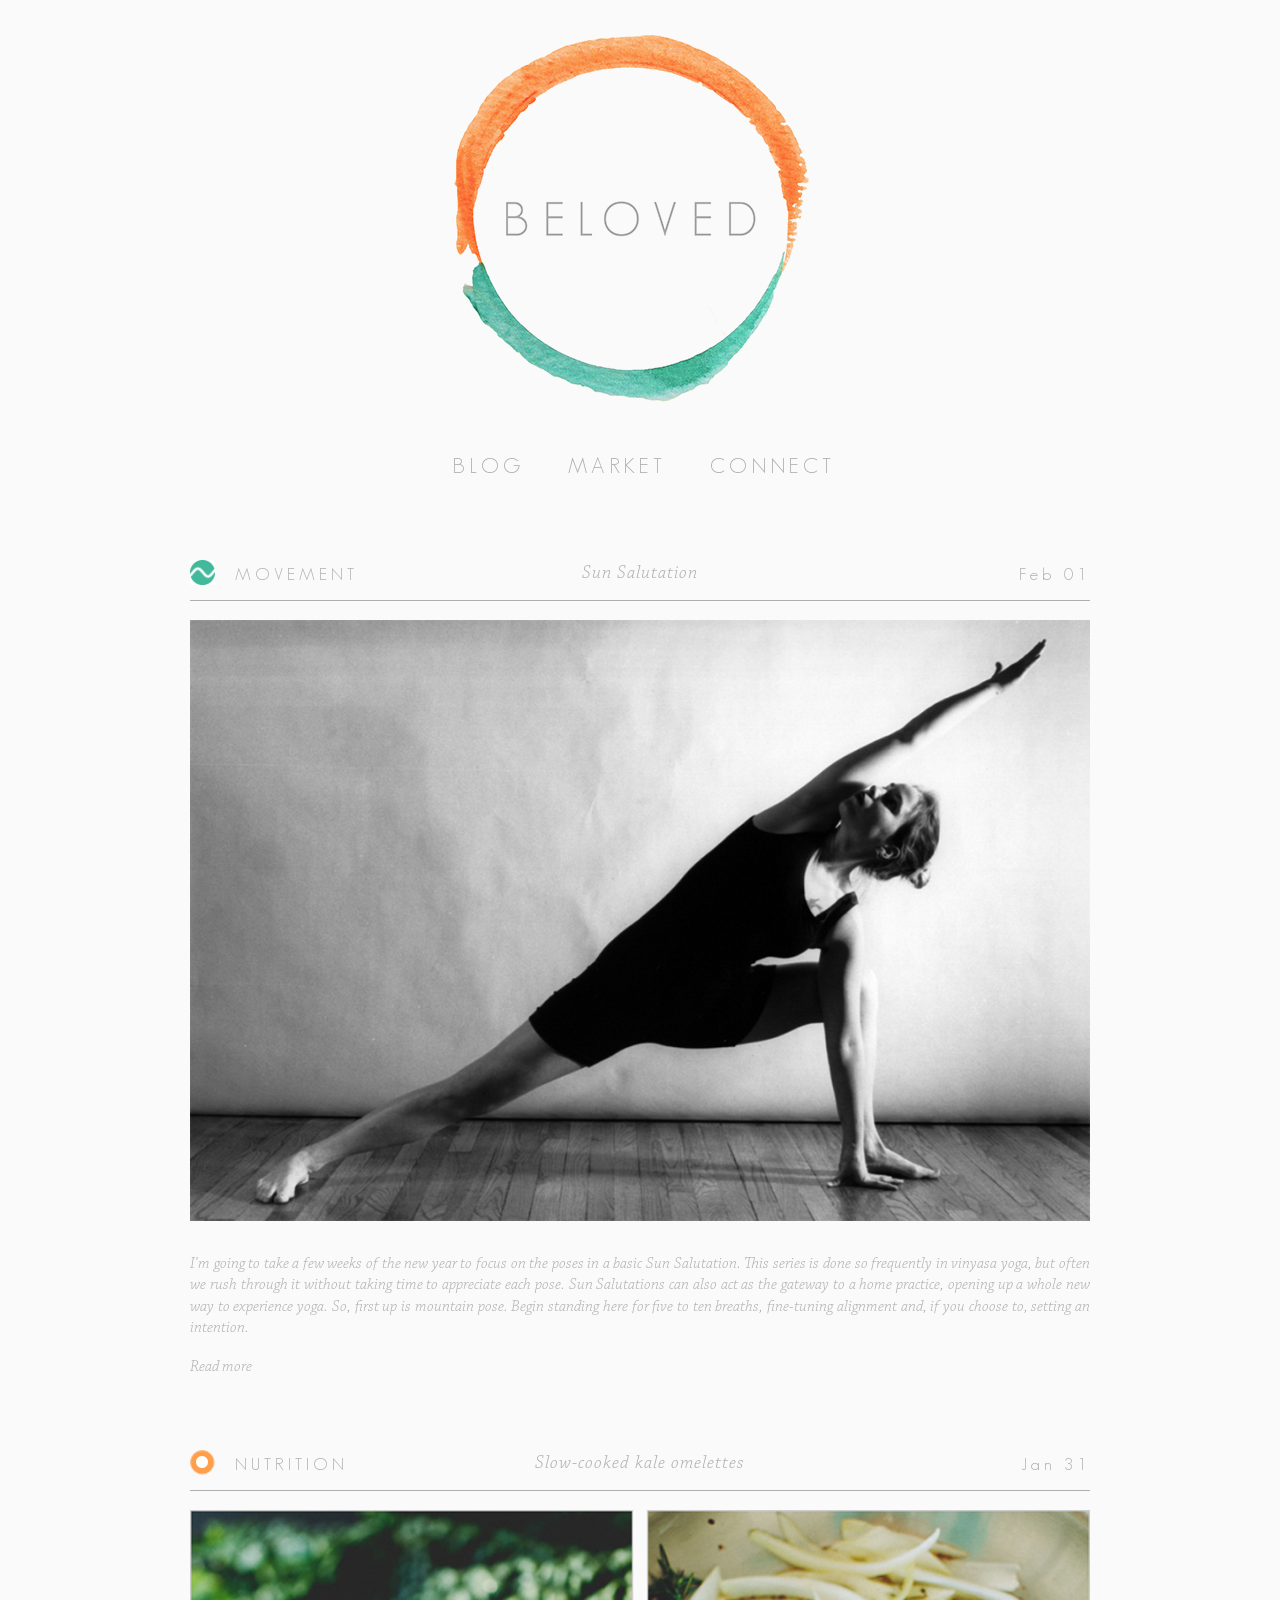
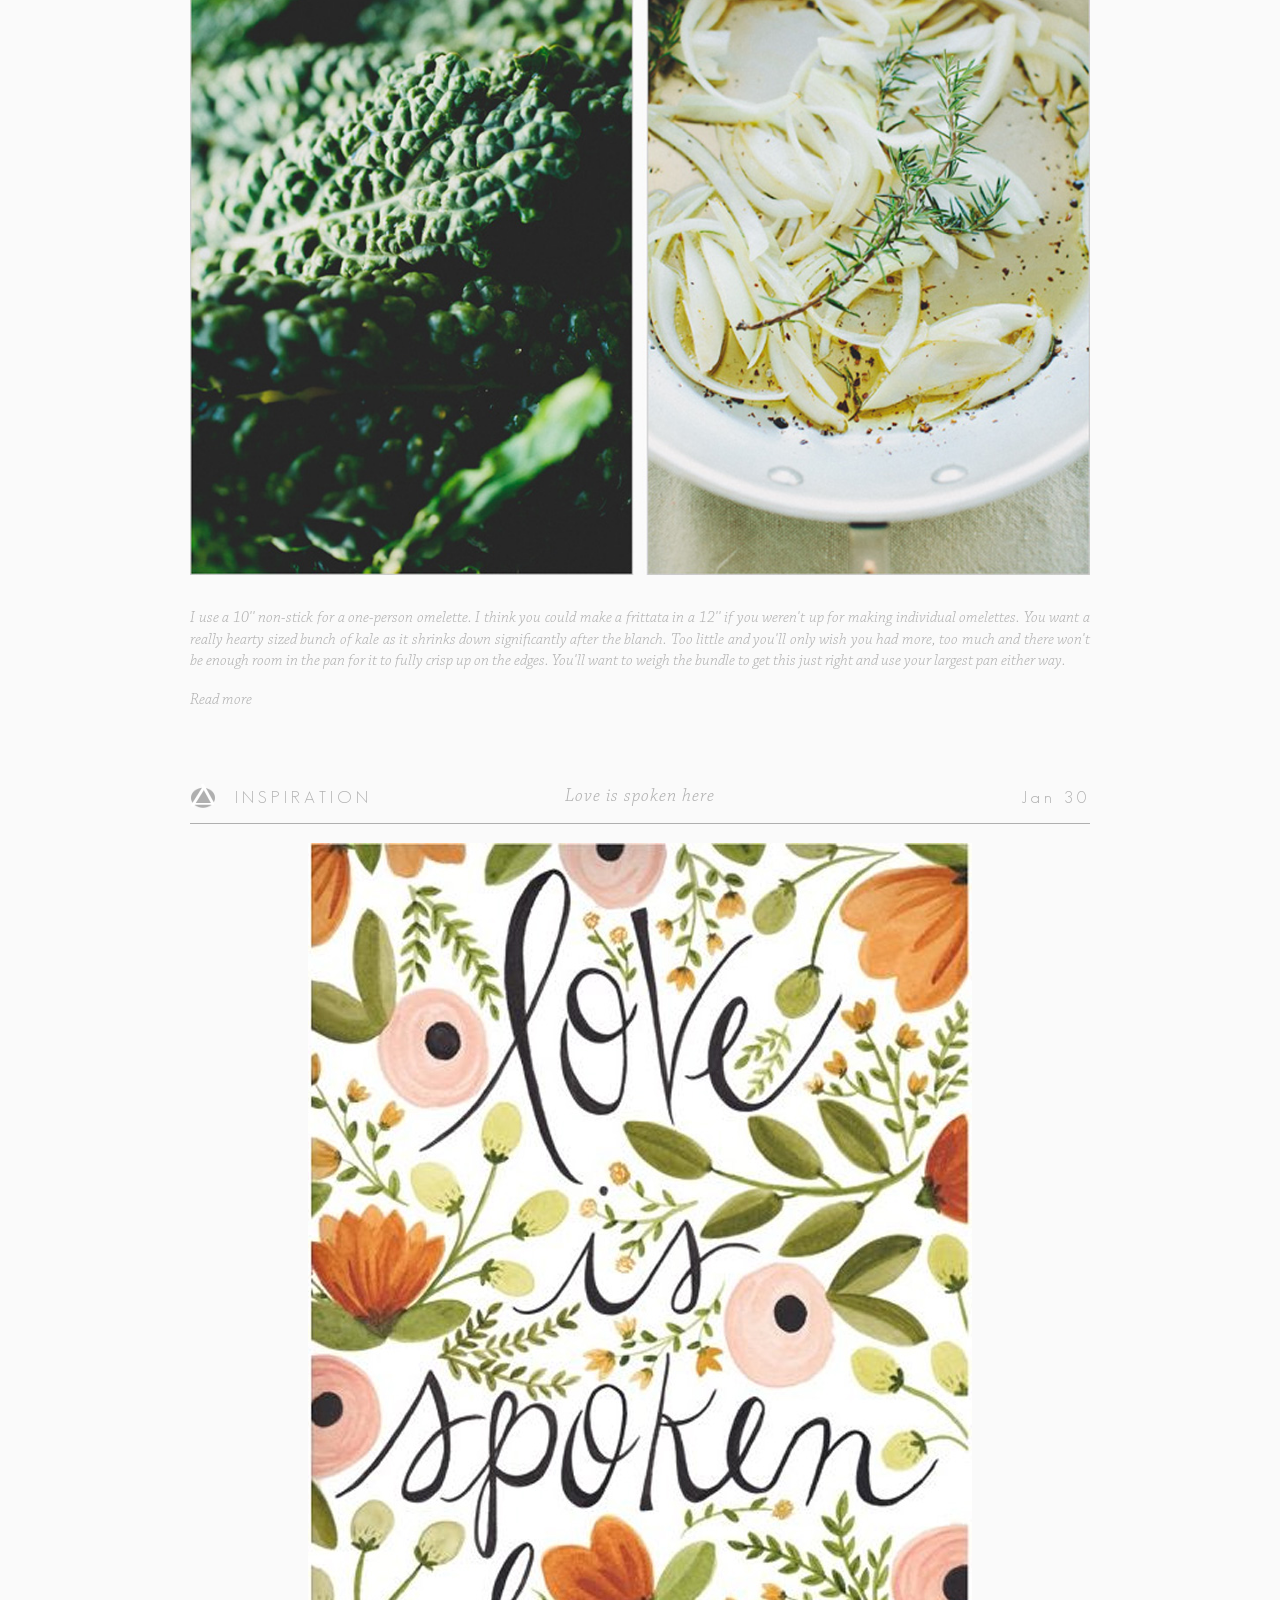
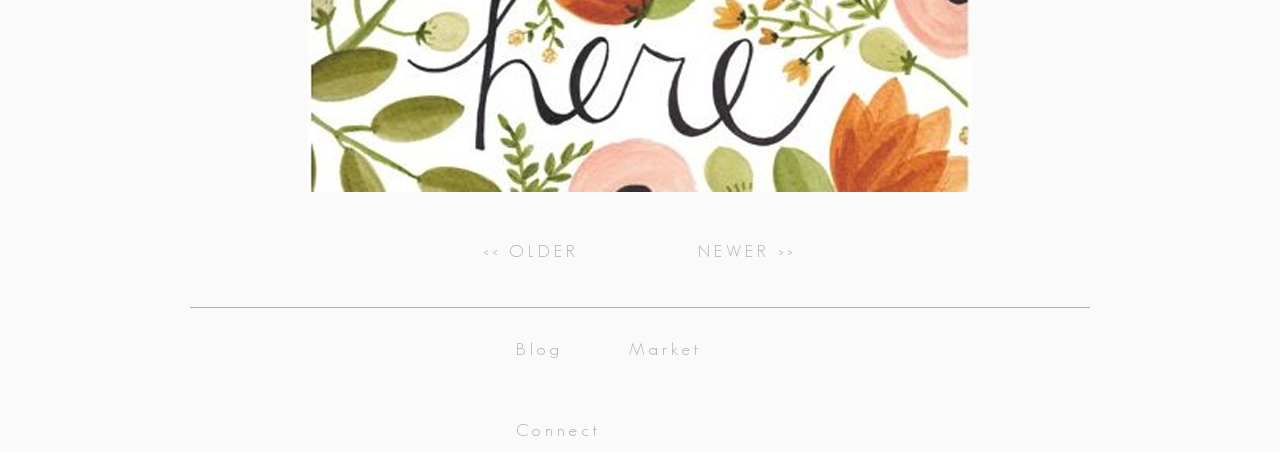
==== index.html @ 965efc33 "first commit, splash page" ====
<!DOCTYPE html PUBLIC "-//W3C//DTD HTML 4.01//EN"
   "http://www.w3.org/TR/html4/strict.dtd">

<html lang="en">
<head>
	<meta http-equiv="Content-Type" content="text/html; charset=utf-8">
	<title>BELOVED</title>

  <link rel="stylesheet" href="css/reset.css"/>
  <link rel="stylesheet" href="css/style2.css"/>
</head>
<body>

<header>
	<div id="logo">
		<img src="img/main-logo.jpg" width="380" height="380" alt="Main Logo" style="padding-right:20px;">
				<ul class="nav-top">
			<a href="b"><li><h2>BLOG</h2></li></a>
			<a href="m"><li><h2>MARKET</h2></li></a>
			<a href="c"><li style="margin-right:0px;"><h2>CONNECT</h2></li></a>
<!-- saving it for later>	<li><a href=""><h2>ABOUT</h2></a></li> <-->
				</ul>
	</div>
</header><div class="clear"></div>
<div id="content">
	<div class="blog-entry">
		<div class="blog-header">
			<ul class="header-elements">
				<li class="icon"><a href=""><img src="img/icons/green_movement.jpg" width="25" height="25" alt="Movement Icon"></a></li>
				<li class="tag"><h3>MOVEMENT</h3></li>
				<li class="date"><h3>Feb 01</h3></li>
				<li class="title"><h4>Sun Salutation</h4></li>
			</ul>
		</div><!--/blog-header-->
		<div class="blog-content">
			<img src="img/movement.jpg" width="900px" alt="Movement">
<p class="blog-text">I'm going to take a few weeks of the new year to focus on the poses in a basic Sun Salutation. This series is done so frequently in vinyasa yoga, but often we rush through it without taking time to appreciate each pose. Sun Salutations can also act as the gateway to a home practice, opening up a whole new way to experience yoga. So, first up is mountain pose. Begin standing here for five to ten breaths, fine-tuning alignment and, if you choose to, setting an intention.</p>

<p><a href="">Read more</a></p>
		</div><!--/blog-content-->
	</div><!--/blog-entry-->

		<div class="blog-entry">
			<div class="blog-header">
				<ul class="header-elements">
					<li class="icon"><img src="img/icons/nutrition-icon.png" width="25" height="25" alt="Nutrition Icon"></li>
					<li class="tag"><h3>NUTRITION</h3></li>
					<li class="date"><h3>Jan 31</h3></li>
					<li class="title"><h4>Slow-cooked kale omelettes</h4></li>
				</ul>
			</div><!--/blog-header-->
			<div class="blog-content">
				<img src="img/nutrition.jpg" width="900" alt="Nutrition">
	<p class="blog-text">I use a 10'' non-stick for a one-person omelette. I think you could make a frittata in a 12'' if you weren't up for making individual omelettes. You want a really hearty sized bunch of kale as it shrinks down significantly after the blanch. Too little and you'll only wish you had more, too much and there won't be enough room in the pan for it to fully crisp up on the edges. You'll want to weigh the bundle to get this just right and use your largest pan either way.</p>

	<p><a href="">Read more</a></p>
			</div><!--/blog-content-->
		</div><!--/blog-entry-->
		

			<div class="blog-entry">
				<div class="blog-header">
					<ul class="header-elements">
						<li class="icon"><img src="img/icons/inspiration-icon.png" width="25" height="25" alt="Inspiration Icon"></li>
						<li class="tag"><h3>INSPIRATION</h3></li>
						<li class="date"><h3>Jan 30</h3></li>
						<li class="title"><h4>Love is spoken here</h4></li>
					</ul>
				</div><!--/blog-header-->
				<div class="blog-content">
					<img src="img/wednesdays.jpg" width="664" height="949" alt="Wednesdays" style="display:block; margin:0 auto;">
				</div><!--/blog-content-->
			</div><!--/blog-entry-->
	
</div><!--/content-->

<footer>
<div id="content-nav">
<h3 class="older"><a href="">&lt;&lt; OLDER</a></h3><h3 class="newer"><a href="">NEWER >></a></h3><div class="clear"></div>   
	<ul id="footer-menu">
		<a href=""><li><h3>Blog</h3></li></a>
		<a href=""><li><h3>Market</h3></li></a>
<!-- coming back later:		<a href=""><li><h3>ABOUT</h3></li></a> -->
		<a href=""><li><h3>Connect</h3></li></a>
	</ul>
	</div><!--/content-nav>
</footer>
</body>
</html>
---- css/style2.css ----
/*
Theme Name: Beloved
Theme URI: http://www.belovedhawaii.com
Description: WordPress theme for belovedhawaii.com
Version: 1
Author: Sarah Magidoff and David Torstenson
Author URI: http://www.mapsandlegends.co
*/

	@font-face {
		font-family: GeoSansLight;
		src: url('fonts/GeosansLight.ttf');
	}
	
	@font-face {
		font-family: ChaparralPro;
		src: url('fonts/ChaparralPro-LightIt.otf');
	}
	
	a {
		color:#afafaf;
		text-decoration:none;
	}
	
	h2 {
		font-family:GeoSansLight;
		font-size:16pt;
		letter-spacing:4px;
	}
	
	h3 {
		font-family:GeoSansLight;
		font-size:13pt;
		letter-spacing:4px;
	}
	
	h4 {
		font-family:ChaparralPro;
		font-size:14pt;
		letter-spacing:1px;
	}
	
	p {
		font-family:ChaparralPro;
		font-size:12pt;	
	}
	
	body {
		color:#afafaf;
		background-color:#fafafa;
	}
	
	header {
		margin-top:30px;
		overflow:auto;
	}
	
	#logo {
		width:480px;
		display:block;
		margin:0 auto;
	}
	
	#logo img {
		display:block;
		margin:0 auto;
	}
	.nav-top {
		display:block;
		overflow:auto;
		margin:30px 0px 20px 40px;
	}
	
	.clear {
		clear:both;
	}
	
	.nav-top li {
 
		-webkit-box-sizing: border-box; /* Safari/Chrome, other WebKit */
		-moz-box-sizing: border-box;    /* Firefox, other Gecko */
		box-sizing: border-box;         /* Opera/IE 8+ */
		float:left;
		margin-right:20px;
		padding:15px 12px;
	}
	
	.nav-top a li {
		border-bottom:4px solid #fafafa;
	}
	
	.nav-top a li:hover {
		border-bottom:4px solid #4bb99b;
	}
	
	
	#content {
		display:block;
		width:900px;
		margin:20px auto;
	}
	
	.blog-entry {
		margin-bottom:50px;
	}
	
	.header-elements li {
		padding:25px 0px;
	}

	.icon {
		float:left;
		display:block;
		width:25;
		margin-top:0px;
	}
	
	.tag {
		float:left;
		display:block;
		width:25px;
		margin:5px 40px 0px 20px;
	}
	
	.title {
		display:block;
		width:600px;
		text-align:center;
		margin:0 auto;
	}
	.title h4 {
		margin-top:5px;
	}
	
	.date {
		float:right;
		display:block;
		margin-top:5px;
/*		margin-left:255px; */
	}
	
	.blog-header {
		height:85px;
		background-image:url('img/elements/grey-thin.png');
		background-repeat:repeat-x;
		background-position:0px 65px;
	}
	
	.blog-text {
		line-height:16pt;
		text-align:justify;
		text-justify:inter-word;
		margin-top:30px;
		margin-bottom:20px;
	}
	
	#content-nav {
		width:35%;
		display:block;
		margin:0 auto;
	}
	
	.older {
		width:100px;
		float:left;
	}
	
	.newer {
		width:100px;
		float:right;
	}
	
	footer {
		margin-top:30px;
		margin-left:auto;
		margin-right:auto;
		display:block;
		height:175px;
		width:900px;
		background-image:url('img/elements/grey-thin.png');
		background-repeat:repeat-x;
		background-position:0px 65px;
	}
	
	#footer-menu li {
		float:left;
		padding:10px 8px 10px 8px;
		text-align:center;
		margin:40px 25px 0px 25px;
		border-bottom:4px solid #fafafa;
	}
	
	#footer-menu a li:hover {
		border-bottom:4px solid #4bb99b;
	}
	
	#footer-menu {
		height:60px;
		width:400px;
		display:block;
		text-align:center;
		margin-top:30px;
	}
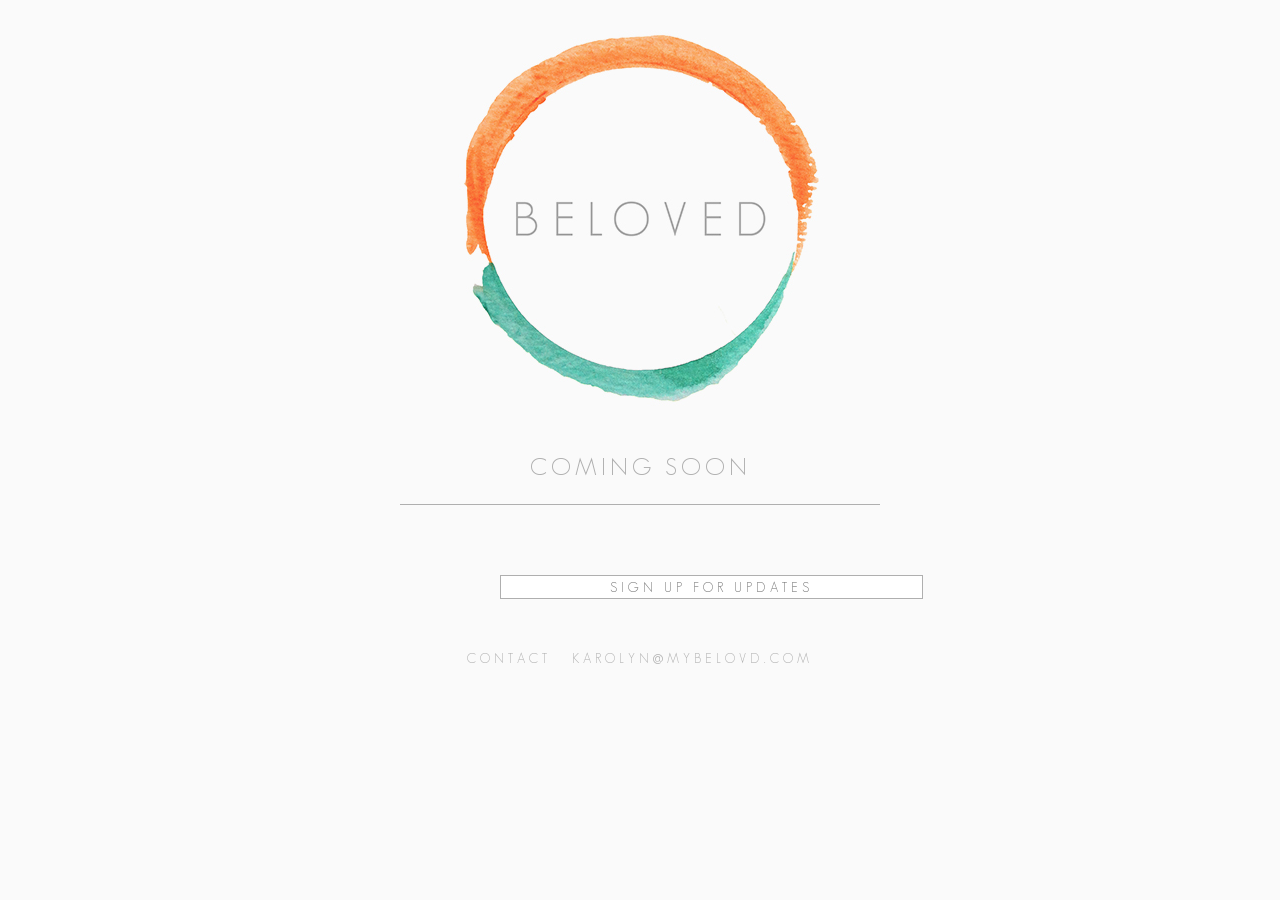
==== commit 8662ae1d: "consolidated files for splash page" ====
--- a/index.html
+++ b/index.html
@@ -4,86 +4,62 @@
 <html lang="en">
 <head>
 	<meta http-equiv="Content-Type" content="text/html; charset=utf-8">
-	<title>BELOVED</title>
+	<title>BELOVED | COMING SOON</title>
 
   <link rel="stylesheet" href="css/reset.css"/>
-  <link rel="stylesheet" href="css/style2.css"/>
+  <link rel="stylesheet" href="css/style.css"/>
+  <script src="//ajax.googleapis.com/ajax/libs/jquery/1.11.1/jquery.min.js"></script>
 </head>
 <body>
 
 <header>
 	<div id="logo">
-		<img src="img/main-logo.jpg" width="380" height="380" alt="Main Logo" style="padding-right:20px;">
-				<ul class="nav-top">
-			<a href="b"><li><h2>BLOG</h2></li></a>
-			<a href="m"><li><h2>MARKET</h2></li></a>
-			<a href="c"><li style="margin-right:0px;"><h2>CONNECT</h2></li></a>
-<!-- saving it for later>	<li><a href=""><h2>ABOUT</h2></a></li> <-->
+		<img src="img/main-logo.jpg" width="380" height="380" alt="Main Logo">
+				<ul class="nav-top" style="padding-top:0%;padding-bottom:10px;border-bottom:1px solid #afafaf">
+			<li><h2 style="text-align:center">COMING SOON</h2></li>
 				</ul>
+			<ul style="padding-top:30px;">
+				<li style="margin:10px 10px 25px 100px;">
+					<form action="//circlethewagen.us7.list-manage.com/subscribe/post?u=08ef82f4136a4c9e36b023cdf&amp;id=d42ff75528" method="post" target="_blank" id="mc-embedded-subscribe-form" name="mc-embedded-subscribe-form" class="validate" target="_blank" novalidate>
+						<input id="box" style="border:1px solid #afafaf;" size="51" type="email" name="EMAIL" value="" placeholder="SIGN UP FOR UPDATES" required>
+						<div style="position: absolute; left: -5000px;"><input type="text" name="b_08ef82f4136a4c9e36b023cdf_d42ff75528" tabindex="-1" value=""></div>
+						<button id="submit" class="submit" type="submit" value="Subscribe" name="subscribe" style="height:24px;padding: 0 20px;margin-left:5px;background-color:#afafaf;border:none;color:#fff;">SUBMIT</button>
+					</form>
+				</li>
+				<li><h3 style="text-align:center">CONTACT&nbsp;&nbsp;&nbsp;<a href="mailto:karolyn@mybelovd.com">KAROLYN<span style="font-size:18px">@</span>MYBELOVD.COM</a></h3></li>
+			</ul>
 	</div>
 </header><div class="clear"></div>
-<div id="content">
-	<div class="blog-entry">
-		<div class="blog-header">
-			<ul class="header-elements">
-				<li class="icon"><a href=""><img src="img/icons/green_movement.jpg" width="25" height="25" alt="Movement Icon"></a></li>
-				<li class="tag"><h3>MOVEMENT</h3></li>
-				<li class="date"><h3>Feb 01</h3></li>
-				<li class="title"><h4>Sun Salutation</h4></li>
-			</ul>
-		</div><!--/blog-header-->
-		<div class="blog-content">
-			<img src="img/movement.jpg" width="900px" alt="Movement">
-<p class="blog-text">I'm going to take a few weeks of the new year to focus on the poses in a basic Sun Salutation. This series is done so frequently in vinyasa yoga, but often we rush through it without taking time to appreciate each pose. Sun Salutations can also act as the gateway to a home practice, opening up a whole new way to experience yoga. So, first up is mountain pose. Begin standing here for five to ten breaths, fine-tuning alignment and, if you choose to, setting an intention.</p>
 
-<p><a href="">Read more</a></p>
-		</div><!--/blog-content-->
-	</div><!--/blog-entry-->
+<script>
+$(document).ready(function() {
+	$("#box").keypress(function(e){
+		var key = e.which;
+		if(key) {
+		$("#submit").fadeTo('fast', 1);
+		}
+	})
+});
+</script>
 
-		<div class="blog-entry">
-			<div class="blog-header">
-				<ul class="header-elements">
-					<li class="icon"><img src="img/icons/nutrition-icon.png" width="25" height="25" alt="Nutrition Icon"></li>
-					<li class="tag"><h3>NUTRITION</h3></li>
-					<li class="date"><h3>Jan 31</h3></li>
-					<li class="title"><h4>Slow-cooked kale omelettes</h4></li>
-				</ul>
-			</div><!--/blog-header-->
-			<div class="blog-content">
-				<img src="img/nutrition.jpg" width="900" alt="Nutrition">
-	<p class="blog-text">I use a 10'' non-stick for a one-person omelette. I think you could make a frittata in a 12'' if you weren't up for making individual omelettes. You want a really hearty sized bunch of kale as it shrinks down significantly after the blanch. Too little and you'll only wish you had more, too much and there won't be enough room in the pan for it to fully crisp up on the edges. You'll want to weigh the bundle to get this just right and use your largest pan either way.</p>
-
-	<p><a href="">Read more</a></p>
-			</div><!--/blog-content-->
-		</div><!--/blog-entry-->
-		
-
-			<div class="blog-entry">
-				<div class="blog-header">
-					<ul class="header-elements">
-						<li class="icon"><img src="img/icons/inspiration-icon.png" width="25" height="25" alt="Inspiration Icon"></li>
-						<li class="tag"><h3>INSPIRATION</h3></li>
-						<li class="date"><h3>Jan 30</h3></li>
-						<li class="title"><h4>Love is spoken here</h4></li>
-					</ul>
-				</div><!--/blog-header-->
-				<div class="blog-content">
-					<img src="img/wednesdays.jpg" width="664" height="949" alt="Wednesdays" style="display:block; margin:0 auto;">
-				</div><!--/blog-content-->
-			</div><!--/blog-entry-->
-	
-</div><!--/content-->
-
-<footer>
-<div id="content-nav">
-<h3 class="older"><a href="">&lt;&lt; OLDER</a></h3><h3 class="newer"><a href="">NEWER >></a></h3><div class="clear"></div>   
-	<ul id="footer-menu">
-		<a href=""><li><h3>Blog</h3></li></a>
-		<a href=""><li><h3>Market</h3></li></a>
-<!-- coming back later:		<a href=""><li><h3>ABOUT</h3></li></a> -->
-		<a href=""><li><h3>Connect</h3></li></a>
-	</ul>
-	</div><!--/content-nav>
-</footer>
 </body>
 </html>
+
+<!-- Begin MailChimp Signup Form --
+<link href="//cdn-images.mailchimp.com/embedcode/slim-081711.css" rel="stylesheet" type="text/css">
+<style type="text/css">
+	#mc_embed_signup{background:#fff; clear:left; font:14px Helvetica,Arial,sans-serif; }
+	/* Add your own MailChimp form style overrides in your site stylesheet or in this style block.
+	   We recommend moving this block and the preceding CSS link to the HEAD of your HTML file. */
+</style>
+<div id="mc_embed_signup">
+<form action="//circlethewagen.us7.list-manage.com/subscribe/post?u=08ef82f4136a4c9e36b023cdf&amp;id=d42ff75528" method="post" id="mc-embedded-subscribe-form" name="mc-embedded-subscribe-form" class="validate" target="_blank" novalidate>
+	<label for="mce-EMAIL">Subscribe to our mailing list</label>
+	<input type="email" value="" name="EMAIL" class="email" id="mce-EMAIL" placeholder="email address" required>
+    <!-- real people should not fill this in and expect good things - do not remove this or risk form bot signups--
+    <div style="position: absolute; left: -5000px;"><input type="text" name="b_08ef82f4136a4c9e36b023cdf_d42ff75528" tabindex="-1" value=""></div>
+    <div class="clear"><input type="submit" value="Subscribe" name="subscribe" id="mc-embedded-subscribe" class="button"></div>
+</form>
+</div>
+
+<!--End mc_embed_signup-->
--- a/css/style.css
+++ b/css/style.css
@@ -0,0 +1,250 @@
+/*
+Theme Name: Beloved
+Theme URI: http://www.belovedhawaii.com
+Description: WordPress theme for belovedhawaii.com
+Version: 1
+Author: Sarah Magidoff and David Torstenson
+Author URI: http://www.mapsandlegends.co
+*/
+
+	@font-face {
+		font-family: GeoSansLight;
+		src: url('fonts/GeosansLight.ttf');
+		font-weight: normal;
+		-webkit-font-smoothing:antialiased;
+	}
+	
+	@font-face {
+		font-family: ChaparralPro;
+		src: url('fonts/ChaparralPro-LightIt.otf');
+	}
+	
+	a {
+		color:#afafaf;
+		text-decoration:none;
+	}
+
+	a:hover {
+		color:#4bb99b;
+	}
+	
+	h2 {
+		font-family:GeoSansLight;
+		font-size:18pt;
+		letter-spacing:4px;
+		font-weight: lighter;
+	}
+	
+	h3 {
+		font-family:GeoSansLight;
+		font-size:10pt;
+		letter-spacing:4px;
+	}
+	
+	h4 {
+		font-family:ChaparralPro;
+		font-size:14pt;
+		letter-spacing:1px;
+	}
+	
+	p {
+		font-family:ChaparralPro;
+		font-size:12pt;	
+	}
+	
+	body {
+		color:#afafaf;
+		background-color:#fafafa;
+	}
+	
+	header {
+		margin-top:30px;
+		overflow:auto;
+	}
+	
+	#logo {
+		width:480px;
+		display:block;
+		margin:0 auto;
+	}
+	
+	#logo img {
+		display:block;
+		margin:0 auto;
+	}
+	.nav-top {
+		display:block;
+		width:100%;
+		margin:30px auto;
+	}
+	
+	.clear {
+		clear:both;
+	}
+	
+	.nav-top li {
+ 
+		-webkit-box-sizing: border-box; /* Safari/Chrome, other WebKit */
+		-moz-box-sizing: border-box;    /* Firefox, other Gecko */
+		box-sizing: border-box;         /* Opera/IE 8+ */
+		margin-right:0px;
+		padding:15px 12px;
+	}
+	
+	.nav-top a li {
+		border-bottom:4px solid #fafafa;
+	}
+	
+	.nav-top a li:hover {
+		border-bottom:4px solid #4bb99b;
+	}
+	
+	
+	#content {
+		display:block;
+		width:900px;
+		margin:20px auto;
+	}
+	
+	.blog-entry {
+		margin-bottom:50px;
+	}
+	
+	.header-elements li {
+		padding:25px 0px;
+	}
+
+	.icon {
+		float:left;
+		display:block;
+		width:25;
+		margin-top:0px;
+	}
+	
+	.tag {
+		float:left;
+		display:block;
+		width:25px;
+		margin:5px 40px 0px 20px;
+	}
+	
+	.title {
+		display:block;
+		width:600px;
+		text-align:center;
+		margin:0 auto;
+	}
+	.title h4 {
+		margin-top:5px;
+	}
+	
+	.date {
+		float:right;
+		display:block;
+		margin-top:5px;
+/*		margin-left:255px; */
+	}
+	
+	.blog-header {
+		height:85px;
+		background-image:url('img/elements/grey-thin.png');
+		background-repeat:repeat-x;
+		background-position:0px 65px;
+	}
+	
+	.blog-text {
+		line-height:16pt;
+		text-align:justify;
+		text-justify:inter-word;
+		margin-top:30px;
+		margin-bottom:20px;
+	}
+	
+	#content-nav {
+		width:35%;
+		display:block;
+		margin:0 auto;
+	}
+	
+	.older {
+		width:100px;
+		float:left;
+	}
+	
+	.newer {
+		width:100px;
+		float:right;
+	}
+	
+	footer {
+		margin-top:30px;
+		margin-left:auto;
+		margin-right:auto;
+		display:block;
+		height:175px;
+		width:900px;
+/*		background-image:url('img/elements/grey-thin.png'); */
+		background-repeat:repeat-x;
+		background-position:0px 65px;
+	}
+	
+	#footer-menu li {
+		float:left;
+		padding:10px 8px 10px 8px;
+		text-align:center;
+		margin:40px 25px 0px 25px;
+		border-bottom:4px solid #fafafa;
+	}
+	
+	#footer-menu a li:hover {
+		border-bottom:4px solid #4bb99b;
+	}
+	
+	#footer-menu {
+		height:60px;
+		width:400px;
+		display:block;
+		text-align:center;
+		margin-top:30px;
+	}
+
+#box {
+	height:20px;
+	float:left;
+}
+
+.submit {
+opacity:0;
+}
+
+.activated {
+	opacity:1;
+}
+
+	::-webkit-input-placeholder {
+		font-family:GeoSansLight;
+		font-size:10pt;
+		letter-spacing:4px;
+		text-align: center;
+}
+
+:-moz-placeholder { /* Firefox 18- */
+		font-family:GeoSansLight;
+		font-size:10pt;
+		letter-spacing:4px;
+		text-align: center;
+}
+
+::-moz-placeholder {  /* Firefox 19+ */
+		font-family:GeoSansLight;
+		font-size:10pt;
+		letter-spacing:4px;
+		text-align: center;
+}
+
+:-ms-input-placeholder {  
+		font-family:GeoSansLight;
+		font-size:10pt;
+		letter-spacing:4px;
+		text-align: center;
+}
